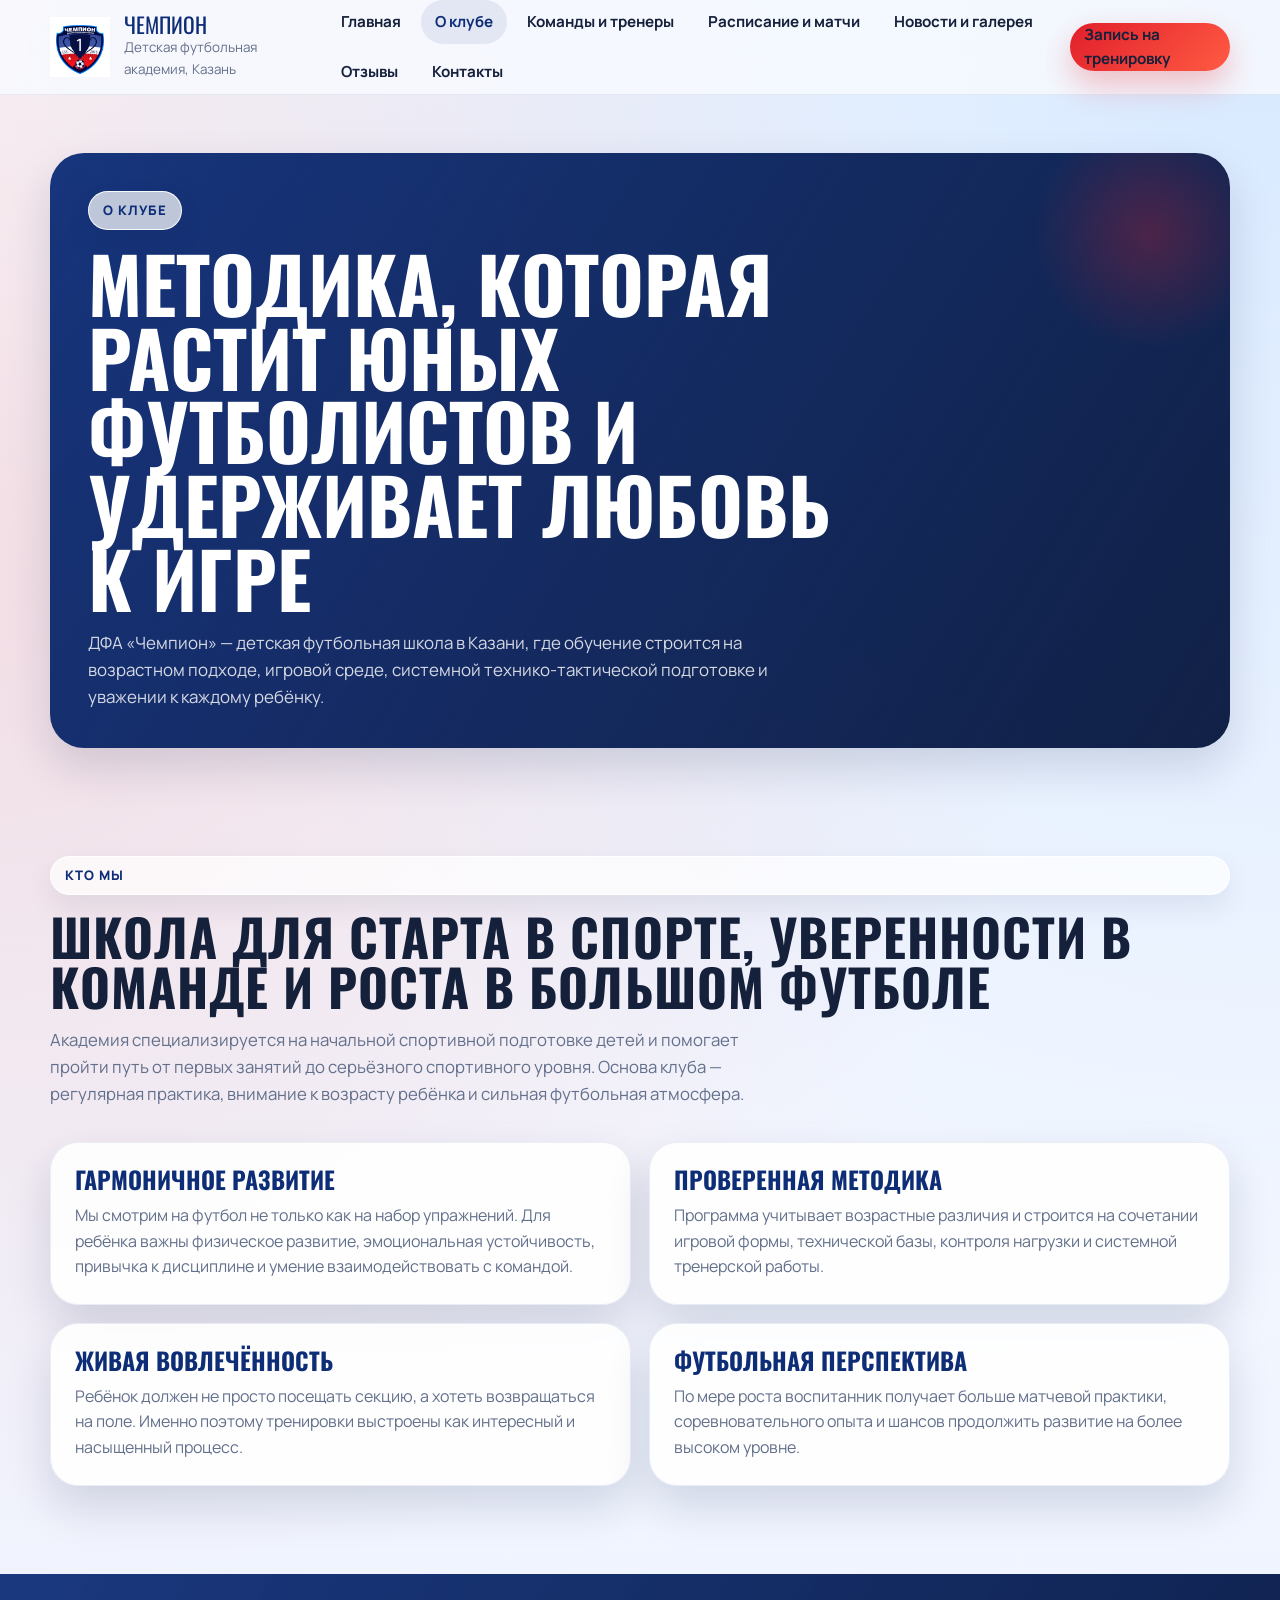
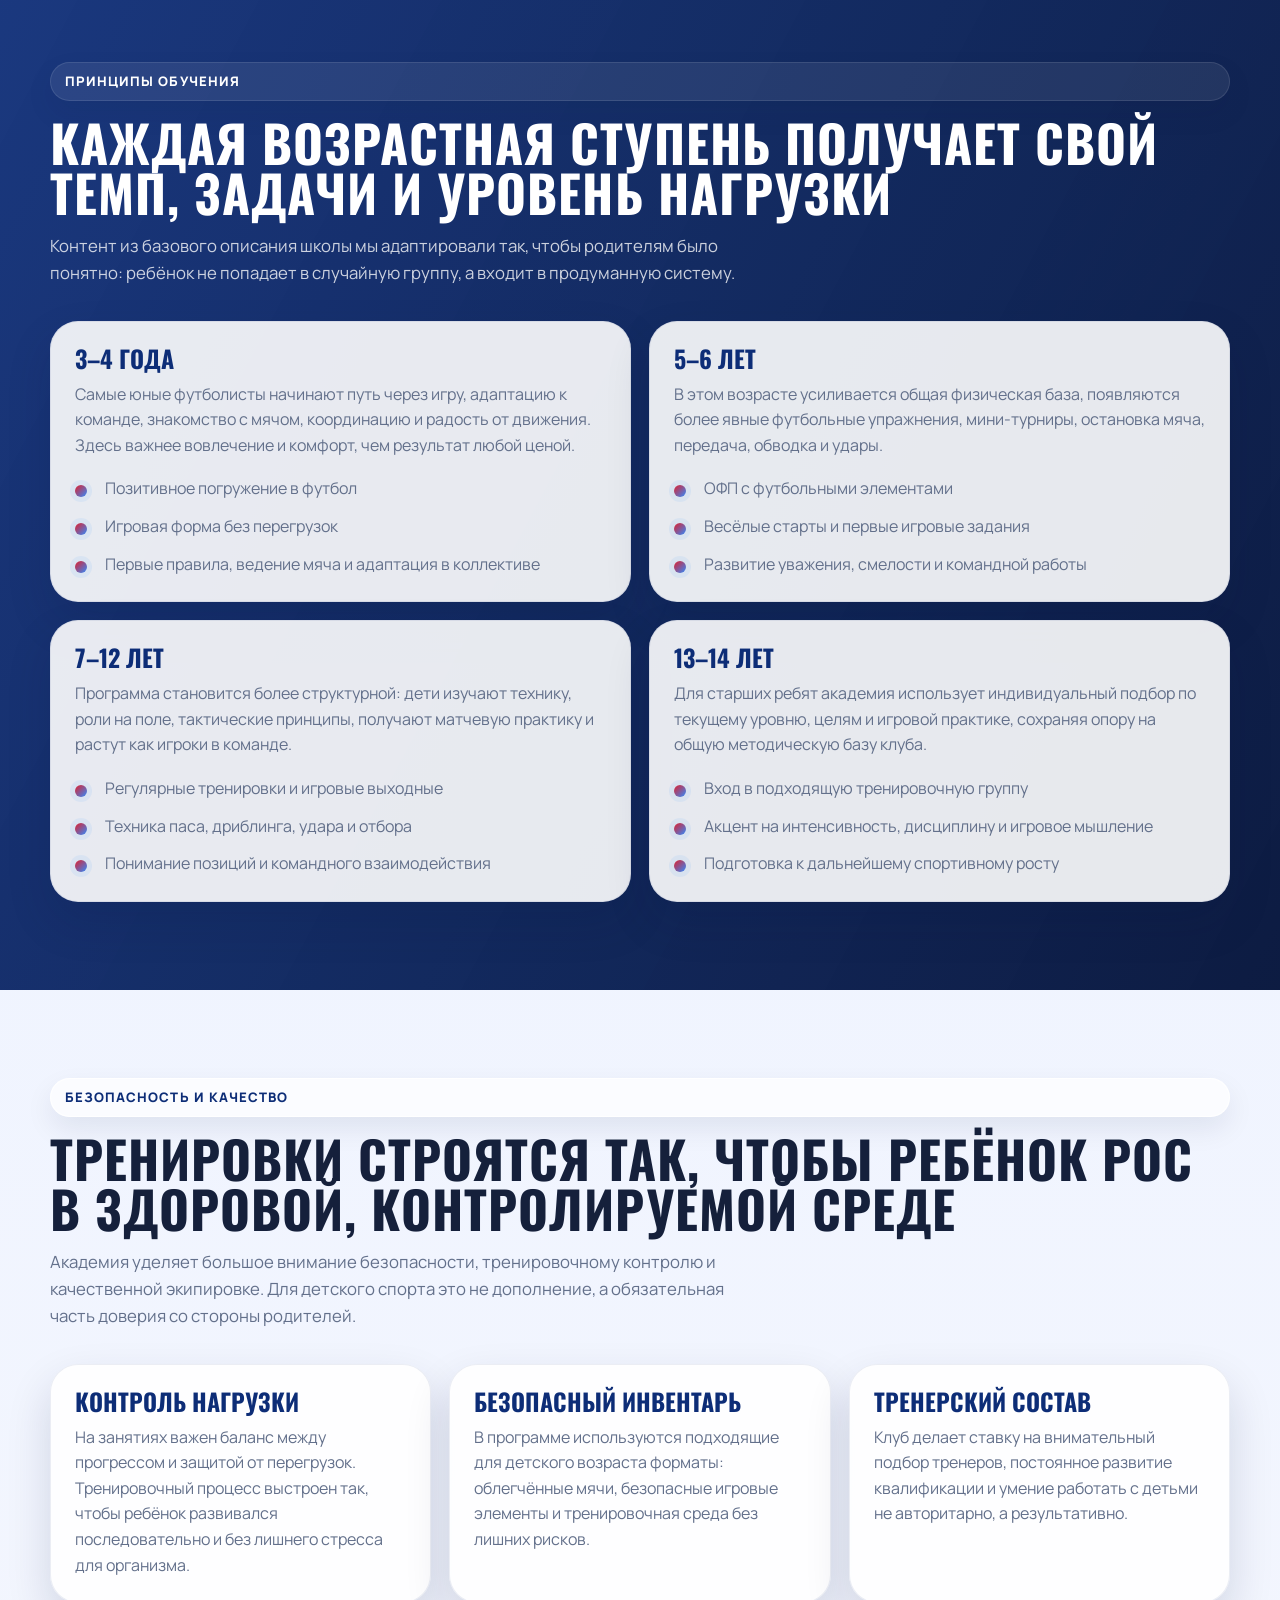
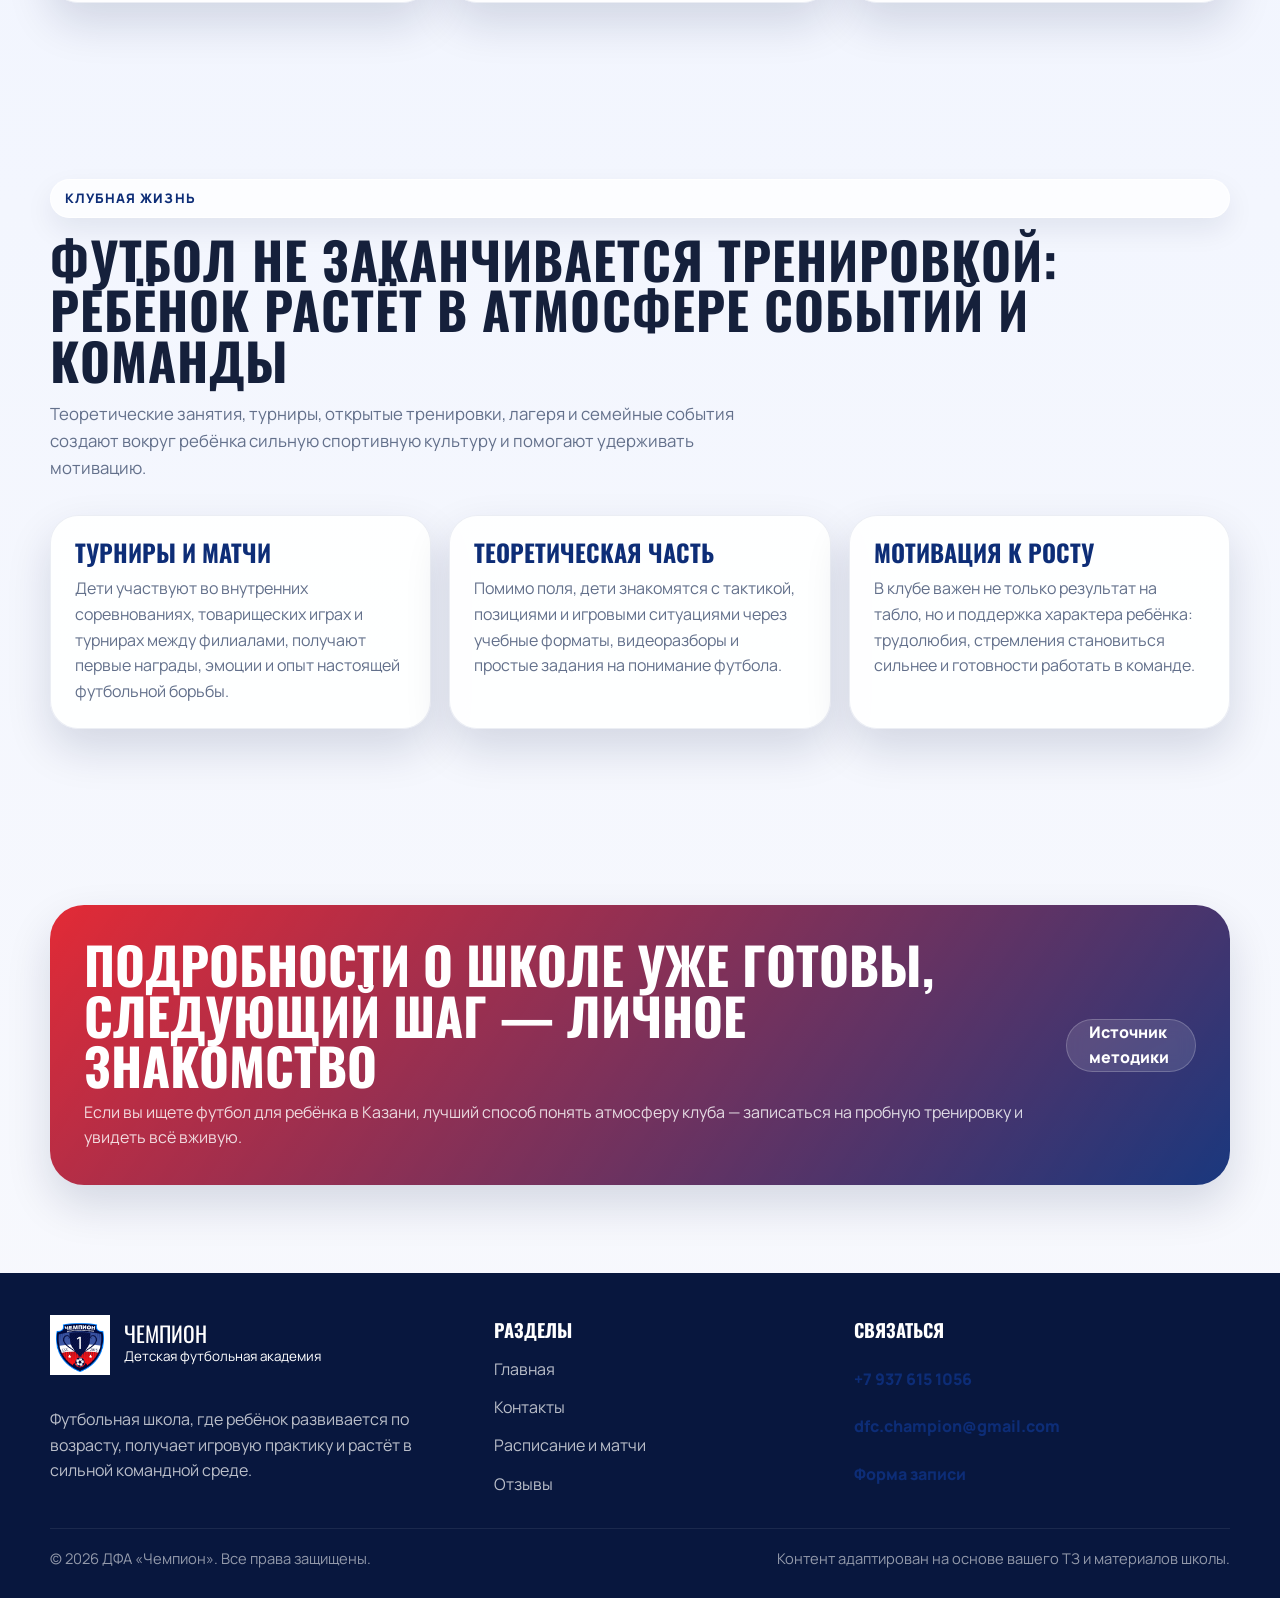
==== about.html @ ee60e4e8 "init" ====
<!doctype html>
<html lang="ru">
  <head>
    <meta charset="UTF-8" />
    <meta name="viewport" content="width=device-width, initial-scale=1.0" />
    <title>О клубе | ДФА «Чемпион»</title>
    <meta
      name="description"
      content="История, методика и возрастные программы футбольной академии «Чемпион» в Казани."
    />
    <link rel="preconnect" href="https://fonts.googleapis.com" />
    <link rel="preconnect" href="https://fonts.gstatic.com" crossorigin />
    <link
      href="https://fonts.googleapis.com/css2?family=Manrope:wght@400;500;700;800&amp;family=Oswald:wght@400;500;700&amp;display=swap"
      rel="stylesheet"
    />
    <link rel="stylesheet" href="styles.css" />
    <script src="script.js" defer></script>
  </head>
  <body data-page="about">
    <a class="skip-link" href="#content">Перейти к содержимому</a>

    <header class="site-header">
      <div class="container header-inner">
        <a class="brand" href="index.html" aria-label="ДФА Чемпион">
          <img src="logo.jpg" alt="Логотип футбольной академии Чемпион" />
          <span class="brand-copy">
            <span class="brand-title">Чемпион</span>
            <span class="brand-subtitle">Детская футбольная академия, Казань</span>
          </span>
        </a>

        <button
          class="nav-toggle"
          type="button"
          aria-label="Открыть меню"
          aria-expanded="false"
          data-nav-toggle
        >
          <span></span>
        </button>

        <nav class="site-nav" aria-label="Основная навигация" data-site-nav>
          <ul>
            <li><a href="index.html" data-nav-link="home">Главная</a></li>
            <li><a href="about.html" data-nav-link="about">О клубе</a></li>
            <li><a href="teams.html" data-nav-link="teams">Команды и тренеры</a></li>
            <li><a href="schedule.html" data-nav-link="schedule">Расписание и матчи</a></li>
            <li><a href="news.html" data-nav-link="news">Новости и галерея</a></li>
            <li><a href="reviews.html" data-nav-link="reviews">Отзывы</a></li>
            <li><a href="contacts.html" data-nav-link="contacts">Контакты</a></li>
          </ul>
          <a
            class="btn btn-primary"
            href="https://vk.com/app5619682_-95236534?ref=group_menu"
            target="_blank"
            rel="noreferrer"
          >
            Запись на тренировку
          </a>
        </nav>
      </div>
    </header>

    <main id="content">
      <section class="subhero">
        <div class="container">
          <div class="subhero-card reveal">
            <span class="eyebrow">О клубе</span>
            <h1>Методика, которая растит юных футболистов и удерживает любовь к игре</h1>
            <p>
              ДФА «Чемпион» — детская футбольная школа в Казани, где обучение строится на
              возрастном подходе, игровой среде, системной технико-тактической подготовке и
              уважении к каждому ребёнку.
            </p>
          </div>
        </div>
      </section>

      <section class="section">
        <div class="container">
          <div class="section-heading reveal">
            <span class="eyebrow">Кто мы</span>
            <h2>Школа для старта в спорте, уверенности в команде и роста в большом футболе</h2>
            <p>
              Академия специализируется на начальной спортивной подготовке детей и помогает
              пройти путь от первых занятий до серьёзного спортивного уровня. Основа клуба —
              регулярная практика, внимание к возрасту ребёнка и сильная футбольная атмосфера.
            </p>
          </div>

          <div class="method-grid">
            <article class="method-card reveal">
              <strong>Гармоничное развитие</strong>
              <p>
                Мы смотрим на футбол не только как на набор упражнений. Для ребёнка важны
                физическое развитие, эмоциональная устойчивость, привычка к дисциплине и умение
                взаимодействовать с командой.
              </p>
            </article>
            <article class="method-card reveal">
              <strong>Проверенная методика</strong>
              <p>
                Программа учитывает возрастные различия и строится на сочетании игровой формы,
                технической базы, контроля нагрузки и системной тренерской работы.
              </p>
            </article>
            <article class="method-card reveal">
              <strong>Живая вовлечённость</strong>
              <p>
                Ребёнок должен не просто посещать секцию, а хотеть возвращаться на поле. Именно
                поэтому тренировки выстроены как интересный и насыщенный процесс.
              </p>
            </article>
            <article class="method-card reveal">
              <strong>Футбольная перспектива</strong>
              <p>
                По мере роста воспитанник получает больше матчевой практики, соревновательного
                опыта и шансов продолжить развитие на более высоком уровне.
              </p>
            </article>
          </div>
        </div>
      </section>

      <section class="section section-band">
        <div class="container">
          <div class="section-heading reveal">
            <span class="eyebrow">Принципы обучения</span>
            <h2>Каждая возрастная ступень получает свой темп, задачи и уровень нагрузки</h2>
            <p>
              Контент из базового описания школы мы адаптировали так, чтобы родителям было
              понятно: ребёнок не попадает в случайную группу, а входит в продуманную систему.
            </p>
          </div>

          <div class="ages-grid">
            <article class="age-card reveal">
              <strong>3–4 года</strong>
              <p>
                Самые юные футболисты начинают путь через игру, адаптацию к команде, знакомство с
                мячом, координацию и радость от движения. Здесь важнее вовлечение и комфорт, чем
                результат любой ценой.
              </p>
              <ul class="check-list">
                <li>Позитивное погружение в футбол</li>
                <li>Игровая форма без перегрузок</li>
                <li>Первые правила, ведение мяча и адаптация в коллективе</li>
              </ul>
            </article>

            <article class="age-card reveal">
              <strong>5–6 лет</strong>
              <p>
                В этом возрасте усиливается общая физическая база, появляются более явные
                футбольные упражнения, мини-турниры, остановка мяча, передача, обводка и удары.
              </p>
              <ul class="check-list">
                <li>ОФП с футбольными элементами</li>
                <li>Весёлые старты и первые игровые задания</li>
                <li>Развитие уважения, смелости и командной работы</li>
              </ul>
            </article>

            <article class="age-card reveal">
              <strong>7–12 лет</strong>
              <p>
                Программа становится более структурной: дети изучают технику, роли на поле,
                тактические принципы, получают матчевую практику и растут как игроки в команде.
              </p>
              <ul class="check-list">
                <li>Регулярные тренировки и игровые выходные</li>
                <li>Техника паса, дриблинга, удара и отбора</li>
                <li>Понимание позиций и командного взаимодействия</li>
              </ul>
            </article>

            <article class="age-card reveal">
              <strong>13–14 лет</strong>
              <p>
                Для старших ребят академия использует индивидуальный подбор по текущему уровню,
                целям и игровой практике, сохраняя опору на общую методическую базу клуба.
              </p>
              <ul class="check-list">
                <li>Вход в подходящую тренировочную группу</li>
                <li>Акцент на интенсивность, дисциплину и игровое мышление</li>
                <li>Подготовка к дальнейшему спортивному росту</li>
              </ul>
            </article>
          </div>
        </div>
      </section>

      <section class="section">
        <div class="container">
          <div class="section-heading reveal">
            <span class="eyebrow">Безопасность и качество</span>
            <h2>Тренировки строятся так, чтобы ребёнок рос в здоровой, контролируемой среде</h2>
            <p>
              Академия уделяет большое внимание безопасности, тренировочному контролю и
              качественной экипировке. Для детского спорта это не дополнение, а обязательная
              часть доверия со стороны родителей.
            </p>
          </div>

          <div class="timeline-grid">
            <article class="timeline-card reveal">
              <strong>Контроль нагрузки</strong>
              <p>
                На занятиях важен баланс между прогрессом и защитой от перегрузок. Тренировочный
                процесс выстроен так, чтобы ребёнок развивался последовательно и без лишнего
                стресса для организма.
              </p>
            </article>
            <article class="timeline-card reveal">
              <strong>Безопасный инвентарь</strong>
              <p>
                В программе используются подходящие для детского возраста форматы: облегчённые
                мячи, безопасные игровые элементы и тренировочная среда без лишних рисков.
              </p>
            </article>
            <article class="timeline-card reveal">
              <strong>Тренерский состав</strong>
              <p>
                Клуб делает ставку на внимательный подбор тренеров, постоянное развитие
                квалификации и умение работать с детьми не авторитарно, а результативно.
              </p>
            </article>
          </div>
        </div>
      </section>

      <section class="section">
        <div class="container">
          <div class="section-heading reveal">
            <span class="eyebrow">Клубная жизнь</span>
            <h2>Футбол не заканчивается тренировкой: ребёнок растёт в атмосфере событий и команды</h2>
            <p>
              Теоретические занятия, турниры, открытые тренировки, лагеря и семейные события
              создают вокруг ребёнка сильную спортивную культуру и помогают удерживать мотивацию.
            </p>
          </div>

          <div class="timeline-grid">
            <article class="timeline-card reveal">
              <strong>Турниры и матчи</strong>
              <p>
                Дети участвуют во внутренних соревнованиях, товарищеских играх и турнирах между
                филиалами, получают первые награды, эмоции и опыт настоящей футбольной борьбы.
              </p>
            </article>
            <article class="timeline-card reveal">
              <strong>Теоретическая часть</strong>
              <p>
                Помимо поля, дети знакомятся с тактикой, позициями и игровыми ситуациями через
                учебные форматы, видеоразборы и простые задания на понимание футбола.
              </p>
            </article>
            <article class="timeline-card reveal">
              <strong>Мотивация к росту</strong>
              <p>
                В клубе важен не только результат на табло, но и поддержка характера ребёнка:
                трудолюбия, стремления становиться сильнее и готовности работать в команде.
              </p>
            </article>
          </div>
        </div>
      </section>

      <section class="section">
        <div class="container">
          <div class="cta-box reveal">
            <div>
              <h3>Подробности о школе уже готовы, следующий шаг — личное знакомство</h3>
              <p>
                Если вы ищете футбол для ребёнка в Казани, лучший способ понять атмосферу клуба —
                записаться на пробную тренировку и увидеть всё вживую.
              </p>
            </div>
            <a
              class="btn btn-secondary"
              href="https://teletype.in/@champion_football/xFlfu_G70"
              target="_blank"
              rel="noreferrer"
            >
              Источник методики
            </a>
          </div>
        </div>
      </section>
    </main>

    <footer class="site-footer">
      <div class="container">
        <div class="footer-grid">
          <div class="footer-brand">
            <a class="brand" href="index.html">
              <img src="logo.jpg" alt="Логотип футбольной академии Чемпион" />
              <span class="brand-copy">
                <span class="brand-title">Чемпион</span>
                <span class="brand-subtitle">Детская футбольная академия</span>
              </span>
            </a>
            <p>
              Футбольная школа, где ребёнок развивается по возрасту, получает игровую практику и
              растёт в сильной командной среде.
            </p>
          </div>

          <div class="footer-links">
            <strong>Разделы</strong>
            <a href="index.html">Главная</a>
            <a href="contacts.html">Контакты</a>
            <a href="schedule.html">Расписание и матчи</a>
            <a href="reviews.html">Отзывы</a>
          </div>

          <div class="footer-meta">
            <strong>Связаться</strong>
            <a href="tel:+79376151056">+7 937 615 1056</a>
            <a href="mailto:dfc.champion@gmail.com">dfc.champion@gmail.com</a>
            <a
              href="https://vk.com/app5619682_-95236534?ref=group_menu"
              target="_blank"
              rel="noreferrer"
            >
              Форма записи
            </a>
          </div>
        </div>

        <div class="footer-bottom">
          <span>© <span data-current-year></span> ДФА «Чемпион». Все права защищены.</span>
          <span>Контент адаптирован на основе вашего ТЗ и материалов школы.</span>
        </div>
      </div>
    </footer>
  </body>
</html>
---- styles.css ----
:root {
  --club-red: #e11f2b;
  --club-red-dark: #b61220;
  --club-blue: #0d2d77;
  --club-blue-deep: #08173e;
  --club-cyan: #2f8cff;
  --club-white: #ffffff;
  --club-ice: #eef4ff;
  --club-sand: #f7f8fc;
  --club-text: #15203b;
  --club-muted: #63708b;
  --club-border: rgba(13, 45, 119, 0.12);
  --club-shadow: 0 20px 45px rgba(8, 23, 62, 0.14);
  --radius-lg: 28px;
  --radius-md: 18px;
  --radius-sm: 12px;
  --container: min(1180px, calc(100% - 32px));
  --transition: 220ms ease;
}

*,
*::before,
*::after {
  box-sizing: border-box;
}

html {
  scroll-behavior: smooth;
}

body {
  margin: 0;
  font-family: "Manrope", "Segoe UI", sans-serif;
  color: var(--club-text);
  background:
    radial-gradient(circle at top right, rgba(47, 140, 255, 0.16), transparent 26%),
    radial-gradient(circle at left 12%, rgba(225, 31, 43, 0.12), transparent 24%),
    linear-gradient(180deg, #f8fbff 0%, #eef3ff 42%, #f8f9fd 100%);
  line-height: 1.6;
}

img {
  display: block;
  max-width: 100%;
}

a {
  color: inherit;
  text-decoration: none;
}

button,
a,
input,
textarea {
  font: inherit;
}

button {
  border: 0;
  cursor: pointer;
}

:focus-visible {
  outline: 3px solid rgba(47, 140, 255, 0.5);
  outline-offset: 3px;
}

.skip-link {
  position: absolute;
  left: 16px;
  top: -80px;
  z-index: 1000;
  padding: 10px 14px;
  border-radius: 999px;
  background: var(--club-blue-deep);
  color: var(--club-white);
  transition: top var(--transition);
}

.skip-link:focus {
  top: 16px;
}

.container {
  width: var(--container);
  margin: 0 auto;
}

.eyebrow {
  display: inline-flex;
  align-items: center;
  gap: 8px;
  padding: 8px 14px;
  border-radius: 999px;
  background: rgba(255, 255, 255, 0.72);
  border: 1px solid rgba(255, 255, 255, 0.9);
  box-shadow: 0 12px 28px rgba(8, 23, 62, 0.08);
  color: var(--club-blue);
  font-size: 0.82rem;
  font-weight: 800;
  letter-spacing: 0.08em;
  text-transform: uppercase;
}

.section {
  padding: 88px 0;
}

.section-heading {
  display: grid;
  gap: 16px;
  margin-bottom: 34px;
}

.section-heading h2 {
  margin: 0;
  font-family: "Oswald", "Arial Narrow", sans-serif;
  font-size: clamp(2rem, 4vw, 3.4rem);
  line-height: 0.98;
  letter-spacing: 0.02em;
  text-transform: uppercase;
}

.section-heading p {
  max-width: 720px;
  margin: 0;
  color: var(--club-muted);
  font-size: 1.05rem;
}

.section-band {
  position: relative;
  overflow: hidden;
}

.section-band::before {
  content: "";
  position: absolute;
  inset: 0;
  background:
    linear-gradient(118deg, rgba(13, 45, 119, 0.94), rgba(8, 23, 62, 0.98)),
    repeating-linear-gradient(
      -58deg,
      rgba(255, 255, 255, 0.03) 0 12px,
      rgba(255, 255, 255, 0) 12px 30px
    );
  pointer-events: none;
}

.section-band .container {
  position: relative;
  z-index: 1;
}

.section-band .section-heading h2,
.section-band .section-heading p,
.section-band .eyebrow,
.section-band .stat-card,
.section-band .highlight-card,
.section-band .cta-box,
.section-band .timeline-card {
  color: var(--club-white);
}

.section-band .eyebrow {
  background: rgba(255, 255, 255, 0.08);
  border-color: rgba(255, 255, 255, 0.1);
}

.section-band .section-heading p {
  color: rgba(255, 255, 255, 0.78);
}

.btn {
  display: inline-flex;
  align-items: center;
  justify-content: center;
  gap: 10px;
  min-height: 52px;
  padding: 0 22px;
  border-radius: 999px;
  font-weight: 800;
  transition:
    transform var(--transition),
    background-color var(--transition),
    border-color var(--transition),
    color var(--transition),
    box-shadow var(--transition);
}

.btn:hover {
  transform: translateY(-2px);
}

.btn-primary {
  background: linear-gradient(135deg, var(--club-red) 0%, #ff5b43 100%);
  color: var(--club-white);
  box-shadow: 0 14px 32px rgba(225, 31, 43, 0.28);
}

.btn-primary:hover {
  background: linear-gradient(135deg, #ff2a37 0%, #ff7c50 100%);
}

.btn-secondary {
  background: rgba(255, 255, 255, 0.12);
  color: var(--club-white);
  border: 1px solid rgba(255, 255, 255, 0.2);
  backdrop-filter: blur(8px);
}

.btn-secondary.light {
  background: var(--club-white);
  color: var(--club-blue);
  border: 1px solid rgba(13, 45, 119, 0.1);
}

.btn-ghost {
  background: transparent;
  color: var(--club-blue);
  border: 1px solid rgba(13, 45, 119, 0.15);
}

.site-header {
  position: sticky;
  top: 0;
  z-index: 100;
  backdrop-filter: blur(16px);
  background: rgba(248, 251, 255, 0.82);
  border-bottom: 1px solid rgba(13, 45, 119, 0.08);
}

.header-inner {
  display: flex;
  align-items: center;
  justify-content: space-between;
  gap: 18px;
  min-height: 88px;
}

.brand {
  display: inline-flex;
  align-items: center;
  gap: 14px;
  min-width: 0;
}

.brand img {
  width: 60px;
  height: 60px;
  object-fit: contain;
}

.brand-copy {
  display: grid;
  gap: 2px;
}

.brand-title {
  font-family: "Oswald", "Arial Narrow", sans-serif;
  font-size: 1.35rem;
  line-height: 1;
  text-transform: uppercase;
  color: var(--club-blue);
}

.brand-subtitle {
  color: var(--club-muted);
  font-size: 0.84rem;
}

.site-nav {
  display: flex;
  align-items: center;
  gap: 12px;
}

.site-nav ul {
  display: flex;
  flex-wrap: wrap;
  align-items: center;
  gap: 6px;
  margin: 0;
  padding: 0;
  list-style: none;
}

.site-nav a {
  display: inline-flex;
  align-items: center;
  min-height: 44px;
  padding: 0 14px;
  border-radius: 999px;
  color: var(--club-text);
  font-weight: 700;
  font-size: 0.95rem;
  transition:
    background-color var(--transition),
    color var(--transition);
}

.site-nav a:hover,
.site-nav a.is-active {
  background: rgba(13, 45, 119, 0.08);
  color: var(--club-blue);
}

.nav-toggle {
  display: none;
  width: 48px;
  height: 48px;
  padding: 0;
  border-radius: 14px;
  background: rgba(13, 45, 119, 0.08);
}

.nav-toggle span,
.nav-toggle::before,
.nav-toggle::after {
  content: "";
  display: block;
  width: 22px;
  height: 2px;
  margin: 0 auto;
  border-radius: 99px;
  background: var(--club-blue);
  transition: transform var(--transition), opacity var(--transition);
}

.nav-toggle::before {
  transform: translateY(-6px);
}

.nav-toggle::after {
  transform: translateY(4px);
}

.nav-open .nav-toggle span {
  opacity: 0;
}

.nav-open .nav-toggle::before {
  transform: translateY(2px) rotate(45deg);
}

.nav-open .nav-toggle::after {
  transform: translateY(0) rotate(-45deg);
}

.hero {
  position: relative;
  overflow: hidden;
  padding: 56px 0 72px;
}

.hero-grid {
  display: grid;
  grid-template-columns: minmax(0, 1.12fr) minmax(320px, 0.88fr);
  gap: 28px;
  align-items: stretch;
}

.hero-card,
.hero-media {
  position: relative;
  border-radius: 34px;
  overflow: hidden;
  min-height: 620px;
  box-shadow: var(--club-shadow);
}

.hero-card {
  padding: 42px;
  background:
    linear-gradient(150deg, rgba(255, 255, 255, 0.95), rgba(239, 245, 255, 0.9)),
    repeating-linear-gradient(
      -58deg,
      rgba(13, 45, 119, 0.03) 0 12px,
      rgba(13, 45, 119, 0) 12px 30px
    );
  display: grid;
  align-content: space-between;
  gap: 28px;
}

.hero-copy {
  display: grid;
  gap: 22px;
}

.hero-title {
  margin: 0;
  font-family: "Oswald", "Arial Narrow", sans-serif;
  font-size: clamp(3.4rem, 7vw, 7rem);
  line-height: 0.92;
  text-transform: uppercase;
  color: var(--club-blue);
}

.hero-title span {
  color: var(--club-red);
}

.hero-text {
  max-width: 620px;
  margin: 0;
  font-size: 1.12rem;
  color: var(--club-muted);
}

.hero-actions {
  display: flex;
  flex-wrap: wrap;
  gap: 14px;
}

.hero-points {
  display: flex;
  flex-wrap: wrap;
  gap: 10px;
}

.hero-points span {
  display: inline-flex;
  align-items: center;
  gap: 8px;
  padding: 9px 14px;
  border-radius: 999px;
  background: var(--club-white);
  border: 1px solid var(--club-border);
  color: var(--club-blue);
  font-weight: 700;
}

.hero-stats {
  display: grid;
  grid-template-columns: repeat(4, minmax(0, 1fr));
  gap: 14px;
}

.hero-stat {
  padding: 18px;
  border-radius: 22px;
  background: linear-gradient(180deg, rgba(13, 45, 119, 0.06), rgba(47, 140, 255, 0.02));
  border: 1px solid rgba(13, 45, 119, 0.08);
}

.hero-stat strong {
  display: block;
  margin-bottom: 6px;
  font-family: "Oswald", "Arial Narrow", sans-serif;
  font-size: 2rem;
  line-height: 0.95;
  color: var(--club-blue);
}

.hero-stat span {
  font-size: 0.92rem;
  color: var(--club-muted);
}

.hero-media img {
  width: 100%;
  height: 100%;
  object-fit: cover;
}

.hero-media::after {
  content: "";
  position: absolute;
  inset: 0;
  background:
    linear-gradient(135deg, rgba(8, 23, 62, 0.5), rgba(225, 31, 43, 0.14)),
    linear-gradient(180deg, transparent 0%, rgba(8, 23, 62, 0.1) 100%);
}

.hero-badge {
  position: absolute;
  left: 24px;
  bottom: 24px;
  z-index: 1;
  max-width: 320px;
  padding: 18px 20px;
  border-radius: 24px;
  background: rgba(8, 23, 62, 0.76);
  color: var(--club-white);
  backdrop-filter: blur(10px);
  box-shadow: 0 18px 35px rgba(8, 23, 62, 0.22);
}

.hero-badge strong {
  display: block;
  margin-bottom: 8px;
  font-family: "Oswald", "Arial Narrow", sans-serif;
  font-size: 1.8rem;
  line-height: 1;
  text-transform: uppercase;
}

.card-grid {
  display: grid;
  grid-template-columns: repeat(4, minmax(0, 1fr));
  gap: 18px;
}

.info-card,
.benefit-card,
.venue-card,
.future-card,
.placeholder-card,
.contact-card,
.method-card,
.age-card,
.faq-card,
.timeline-card {
  padding: 24px;
  border-radius: var(--radius-lg);
  background: rgba(255, 255, 255, 0.9);
  border: 1px solid rgba(13, 45, 119, 0.08);
  box-shadow: var(--club-shadow);
}

.info-card {
  background:
    linear-gradient(180deg, rgba(255, 255, 255, 0.95), rgba(240, 245, 255, 0.92)),
    repeating-linear-gradient(
      -58deg,
      rgba(13, 45, 119, 0.025) 0 10px,
      rgba(13, 45, 119, 0) 10px 26px
    );
}

.info-card strong,
.benefit-card strong,
.venue-card strong,
.future-card strong,
.placeholder-card strong,
.contact-card strong,
.method-card strong,
.age-card strong,
.faq-card strong,
.timeline-card strong {
  display: block;
  margin-bottom: 12px;
  font-family: "Oswald", "Arial Narrow", sans-serif;
  font-size: 1.5rem;
  line-height: 1;
  text-transform: uppercase;
  color: var(--club-blue);
}

.info-card p,
.benefit-card p,
.venue-card p,
.future-card p,
.placeholder-card p,
.contact-card p,
.method-card p,
.age-card p,
.faq-card p,
.timeline-card p {
  margin: 0;
  color: var(--club-muted);
}

.benefits-grid,
.venues-grid,
.future-grid,
.contacts-grid,
.method-grid,
.ages-grid,
.faq-grid,
.timeline-grid {
  display: grid;
  gap: 18px;
}

.benefits-grid,
.contacts-grid,
.method-grid,
.ages-grid,
.faq-grid {
  grid-template-columns: repeat(2, minmax(0, 1fr));
}

.venues-grid,
.future-grid,
.timeline-grid {
  grid-template-columns: repeat(3, minmax(0, 1fr));
}

.feature-list,
.detail-list,
.check-list {
  display: grid;
  gap: 12px;
  padding: 0;
  margin: 18px 0 0;
  list-style: none;
}

.feature-list li,
.detail-list li,
.check-list li {
  position: relative;
  padding-left: 30px;
  color: var(--club-muted);
}

.feature-list li::before,
.detail-list li::before,
.check-list li::before {
  content: "";
  position: absolute;
  left: 0;
  top: 9px;
  width: 12px;
  height: 12px;
  border-radius: 50%;
  background: linear-gradient(135deg, var(--club-red), var(--club-cyan));
  box-shadow: 0 0 0 5px rgba(47, 140, 255, 0.08);
}

.stats-band {
  display: grid;
  grid-template-columns: repeat(4, minmax(0, 1fr));
  gap: 16px;
}

.stat-card {
  padding: 24px;
  border-radius: 28px;
  background: rgba(255, 255, 255, 0.06);
  border: 1px solid rgba(255, 255, 255, 0.08);
  box-shadow: 0 20px 40px rgba(8, 23, 62, 0.18);
  backdrop-filter: blur(10px);
}

.stat-card strong {
  display: block;
  margin-bottom: 10px;
  font-family: "Oswald", "Arial Narrow", sans-serif;
  font-size: 3rem;
  line-height: 0.9;
  text-transform: uppercase;
}

.stat-card span {
  color: rgba(255, 255, 255, 0.74);
}

.events-carousel {
  display: grid;
  gap: 18px;
}

.carousel-shell {
  display: grid;
  grid-template-columns: auto minmax(0, 1fr) auto;
  gap: 18px;
  align-items: center;
}

.carousel-control {
  width: 52px;
  height: 52px;
  border-radius: 18px;
  background: var(--club-white);
  box-shadow: var(--club-shadow);
  color: var(--club-blue);
  font-size: 1.5rem;
}

.carousel-control:hover {
  background: var(--club-blue);
  color: var(--club-white);
}

.carousel-viewport {
  overflow: hidden;
}

.carousel-track {
  display: flex;
  transition: transform 320ms ease;
}

.carousel-slide {
  min-width: 100%;
}

.carousel-card {
  min-height: 320px;
  padding: 32px;
  border-radius: 34px;
  background:
    linear-gradient(145deg, rgba(255, 255, 255, 0.96), rgba(239, 245, 255, 0.92)),
    repeating-linear-gradient(
      -58deg,
      rgba(13, 45, 119, 0.025) 0 10px,
      rgba(13, 45, 119, 0) 10px 26px
    );
  border: 1px solid rgba(13, 45, 119, 0.08);
  box-shadow: var(--club-shadow);
  display: grid;
  align-content: space-between;
  gap: 18px;
}

.carousel-card span {
  display: inline-flex;
  width: fit-content;
  padding: 8px 14px;
  border-radius: 999px;
  background: rgba(13, 45, 119, 0.08);
  color: var(--club-blue);
  font-weight: 800;
}

.carousel-card h3 {
  margin: 0;
  font-family: "Oswald", "Arial Narrow", sans-serif;
  font-size: clamp(2rem, 4vw, 3rem);
  line-height: 1;
  text-transform: uppercase;
}

.carousel-card p {
  max-width: 780px;
  margin: 0;
  color: var(--club-muted);
  font-size: 1.06rem;
}

.carousel-dots {
  display: flex;
  justify-content: center;
  gap: 10px;
}

.carousel-dots button {
  width: 11px;
  height: 11px;
  padding: 0;
  border-radius: 999px;
  background: rgba(13, 45, 119, 0.18);
}

.carousel-dots button.is-active {
  width: 34px;
  background: linear-gradient(135deg, var(--club-red), var(--club-cyan));
}

.cta-box {
  padding: 34px;
  border-radius: 34px;
  background:
    linear-gradient(140deg, rgba(225, 31, 43, 0.95), rgba(13, 45, 119, 0.95)),
    repeating-linear-gradient(
      -58deg,
      rgba(255, 255, 255, 0.05) 0 12px,
      rgba(255, 255, 255, 0) 12px 30px
    );
  color: var(--club-white);
  box-shadow: var(--club-shadow);
  display: flex;
  align-items: center;
  justify-content: space-between;
  gap: 24px;
}

.cta-box h3 {
  margin: 0 0 10px;
  font-family: "Oswald", "Arial Narrow", sans-serif;
  font-size: clamp(2rem, 4vw, 3.2rem);
  line-height: 0.98;
  text-transform: uppercase;
}

.cta-box p {
  margin: 0;
  color: rgba(255, 255, 255, 0.82);
}

.subhero {
  padding: 58px 0 20px;
}

.subhero-card {
  position: relative;
  overflow: hidden;
  padding: 38px;
  border-radius: 34px;
  background:
    linear-gradient(125deg, rgba(13, 45, 119, 0.96), rgba(8, 23, 62, 0.96)),
    repeating-linear-gradient(
      -58deg,
      rgba(255, 255, 255, 0.04) 0 12px,
      rgba(255, 255, 255, 0) 12px 30px
    );
  color: var(--club-white);
  box-shadow: var(--club-shadow);
}

.subhero-card::after {
  content: "";
  position: absolute;
  right: -40px;
  top: -40px;
  width: 240px;
  height: 240px;
  border-radius: 50%;
  background: radial-gradient(circle, rgba(225, 31, 43, 0.28), transparent 68%);
}

.subhero-card h1 {
  position: relative;
  z-index: 1;
  max-width: 760px;
  margin: 16px 0 14px;
  font-family: "Oswald", "Arial Narrow", sans-serif;
  font-size: clamp(3rem, 6vw, 5rem);
  line-height: 0.96;
  text-transform: uppercase;
}

.subhero-card p {
  position: relative;
  z-index: 1;
  max-width: 720px;
  margin: 0;
  color: rgba(255, 255, 255, 0.82);
  font-size: 1.06rem;
}

.contact-card a,
.legal-card a,
.footer-meta a {
  color: var(--club-blue);
  font-weight: 800;
}

.legal-card {
  padding: 28px;
  border-radius: 28px;
  background: rgba(255, 255, 255, 0.92);
  border: 1px solid rgba(13, 45, 119, 0.08);
  box-shadow: var(--club-shadow);
}

.legal-card h3,
.contacts-panel h3,
.placeholder-panel h3 {
  margin: 0 0 14px;
  font-family: "Oswald", "Arial Narrow", sans-serif;
  font-size: 2rem;
  line-height: 1;
  text-transform: uppercase;
  color: var(--club-blue);
}

.legal-list {
  display: grid;
  gap: 10px;
  margin: 0;
  padding: 0;
  list-style: none;
}

.legal-list li {
  color: var(--club-muted);
}

.contacts-layout,
.placeholder-layout {
  display: grid;
  grid-template-columns: minmax(0, 1.3fr) minmax(300px, 0.7fr);
  gap: 20px;
  align-items: start;
}

.contacts-panel,
.placeholder-panel {
  padding: 28px;
  border-radius: 28px;
  background: rgba(255, 255, 255, 0.9);
  border: 1px solid rgba(13, 45, 119, 0.08);
  box-shadow: var(--club-shadow);
}

.contacts-panel p,
.placeholder-panel p {
  margin: 0 0 18px;
  color: var(--club-muted);
}

.site-footer {
  padding: 42px 0 28px;
  background: var(--club-blue-deep);
  color: var(--club-white);
}

.footer-grid {
  display: grid;
  grid-template-columns: minmax(0, 1fr) minmax(0, 0.8fr) minmax(0, 0.9fr);
  gap: 26px;
}

.footer-brand {
  display: grid;
  gap: 16px;
}

.footer-brand .brand-title,
.footer-brand .brand-subtitle {
  color: var(--club-white);
}

.footer-brand p,
.footer-meta,
.footer-links a {
  color: rgba(255, 255, 255, 0.72);
}

.footer-links,
.footer-meta {
  display: grid;
  gap: 10px;
}

.footer-links strong,
.footer-meta strong {
  font-family: "Oswald", "Arial Narrow", sans-serif;
  font-size: 1.15rem;
  text-transform: uppercase;
  color: var(--club-white);
}

.footer-bottom {
  display: flex;
  justify-content: space-between;
  gap: 18px;
  margin-top: 28px;
  padding-top: 18px;
  border-top: 1px solid rgba(255, 255, 255, 0.08);
  color: rgba(255, 255, 255, 0.56);
  font-size: 0.92rem;
}

.placeholder-note {
  display: inline-flex;
  align-items: center;
  gap: 8px;
  margin-top: 6px;
  padding: 8px 12px;
  border-radius: 999px;
  background: rgba(225, 31, 43, 0.08);
  color: var(--club-red-dark);
  font-weight: 800;
}

.reveal {
  opacity: 0;
  transform: translateY(28px);
  transition:
    opacity 480ms ease,
    transform 480ms ease;
}

.reveal.is-visible {
  opacity: 1;
  transform: translateY(0);
}

@media (max-width: 1120px) {
  .hero-grid,
  .contacts-layout,
  .placeholder-layout,
  .footer-grid {
    grid-template-columns: 1fr;
  }

  .hero-card,
  .hero-media {
    min-height: auto;
  }

  .card-grid,
  .stats-band {
    grid-template-columns: repeat(2, minmax(0, 1fr));
  }

  .venues-grid,
  .future-grid,
  .timeline-grid {
    grid-template-columns: repeat(2, minmax(0, 1fr));
  }
}

@media (max-width: 980px) {
  .nav-toggle {
    display: inline-flex;
    align-items: center;
    justify-content: center;
  }

  .site-nav {
    position: fixed;
    top: 88px;
    left: 16px;
    right: 16px;
    padding: 18px;
    border-radius: 24px;
    background: rgba(255, 255, 255, 0.96);
    box-shadow: var(--club-shadow);
    border: 1px solid rgba(13, 45, 119, 0.08);
    display: none;
  }

  .nav-open .site-nav {
    display: grid;
  }

  .site-nav ul {
    flex-direction: column;
    align-items: stretch;
  }

  .site-nav a,
  .site-nav .btn {
    width: 100%;
    justify-content: center;
  }

  .site-nav .btn {
    margin-top: 6px;
  }

  .hero-grid,
  .benefits-grid,
  .venues-grid,
  .future-grid,
  .contacts-grid,
  .method-grid,
  .ages-grid,
  .faq-grid,
  .timeline-grid {
    grid-template-columns: 1fr;
  }

  .hero-stats,
  .card-grid,
  .stats-band {
    grid-template-columns: repeat(2, minmax(0, 1fr));
  }

  .cta-box {
    flex-direction: column;
    align-items: flex-start;
  }
}

@media (max-width: 720px) {
  .section {
    padding: 72px 0;
  }

  .hero {
    padding-top: 32px;
  }

  .hero-card,
  .hero-media,
  .subhero-card,
  .cta-box,
  .carousel-card {
    border-radius: 26px;
  }

  .hero-card,
  .subhero-card,
  .carousel-card,
  .contact-card,
  .info-card,
  .benefit-card,
  .venue-card,
  .future-card,
  .placeholder-card,
  .method-card,
  .age-card,
  .faq-card,
  .timeline-card,
  .contacts-panel,
  .placeholder-panel,
  .legal-card {
    padding: 22px;
  }

  .hero-card {
    gap: 22px;
  }

  .hero-stats,
  .card-grid,
  .stats-band {
    grid-template-columns: 1fr;
  }

  .carousel-shell {
    grid-template-columns: 1fr;
  }

  .carousel-control {
    display: none;
  }

  .footer-bottom {
    flex-direction: column;
  }
}
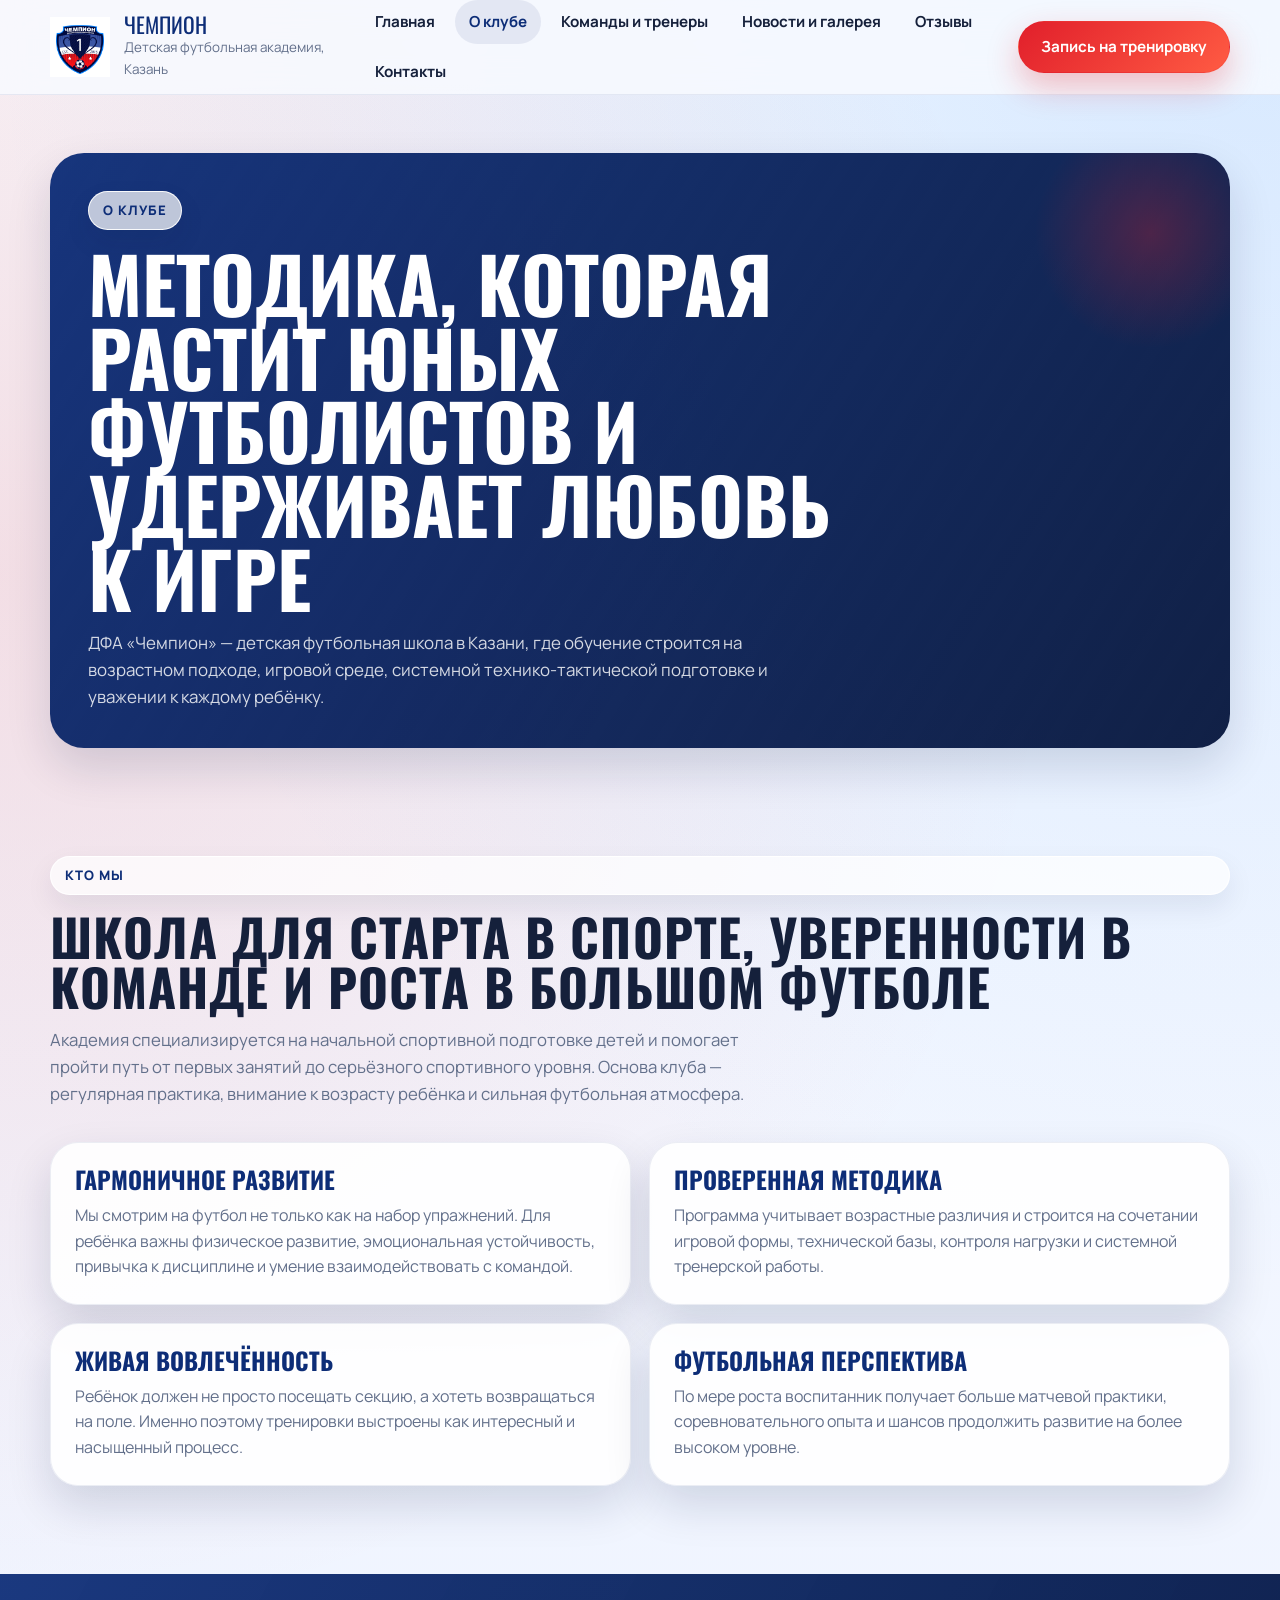
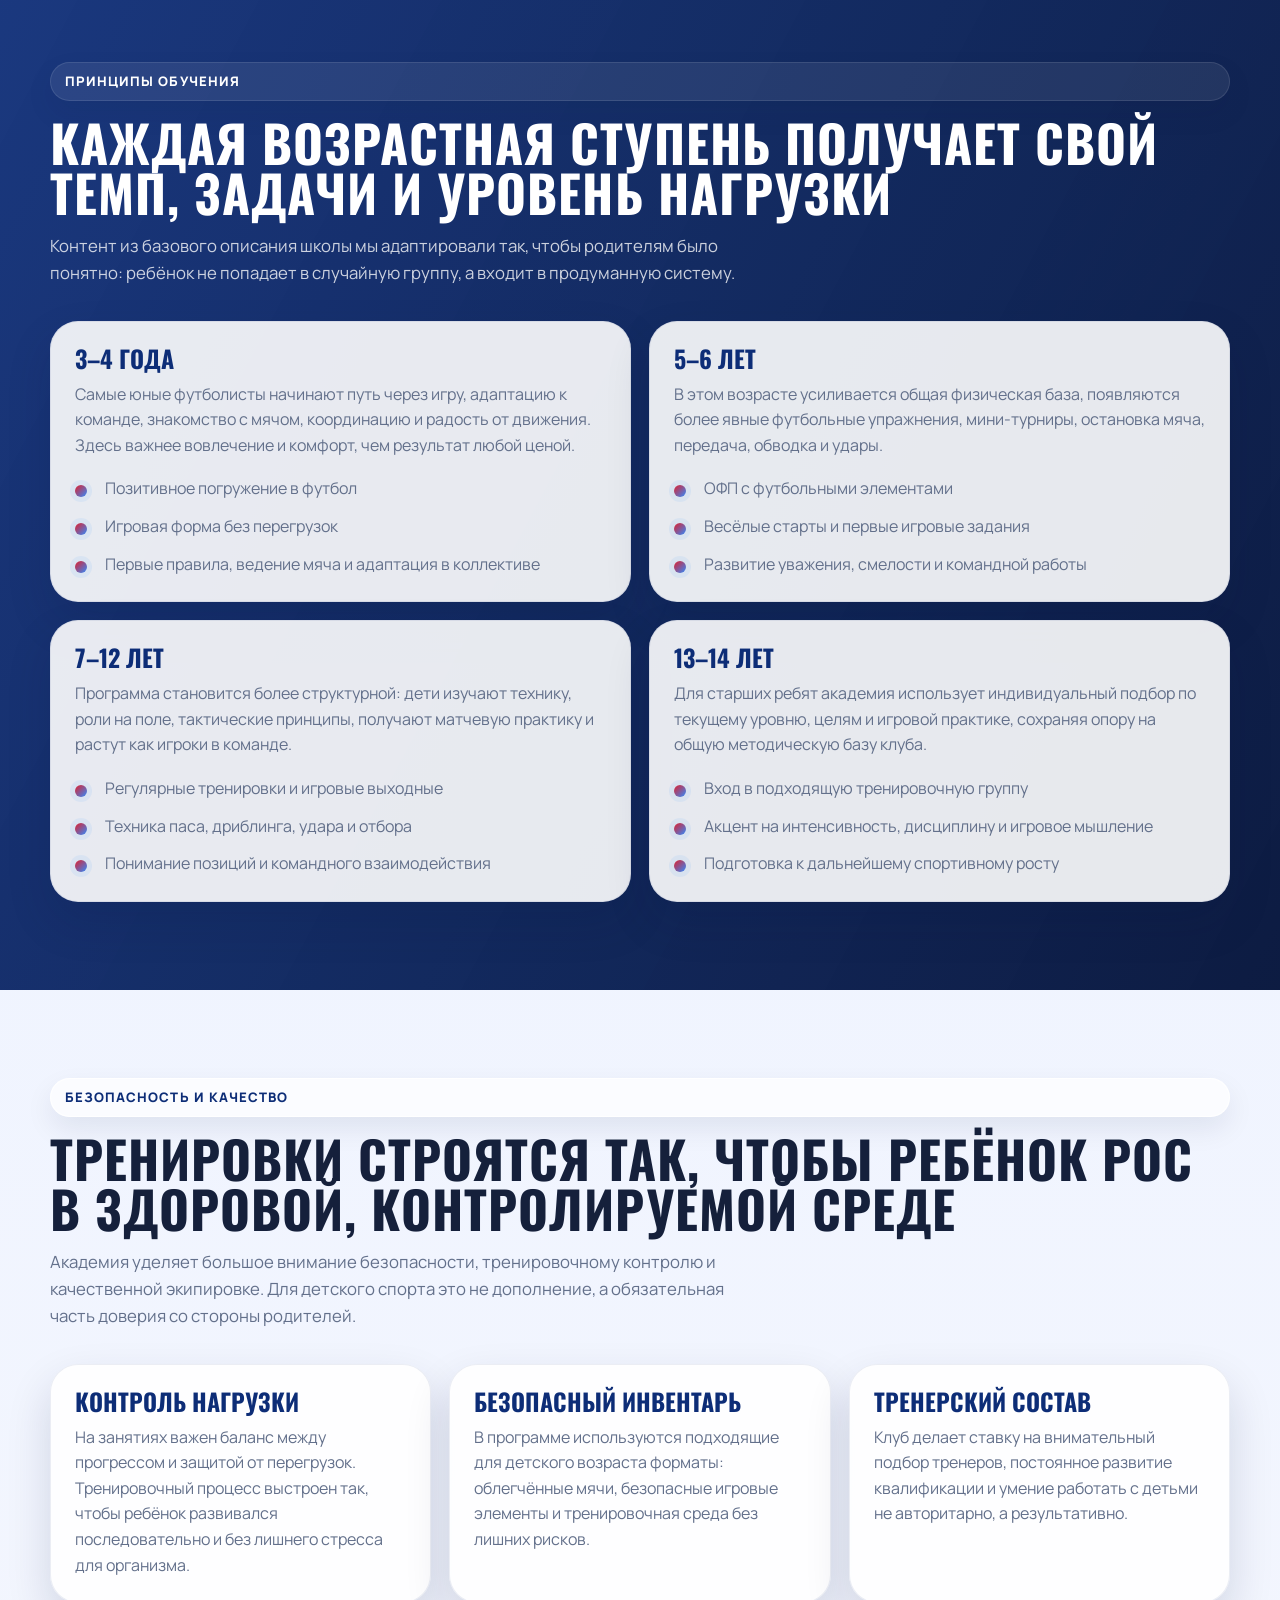
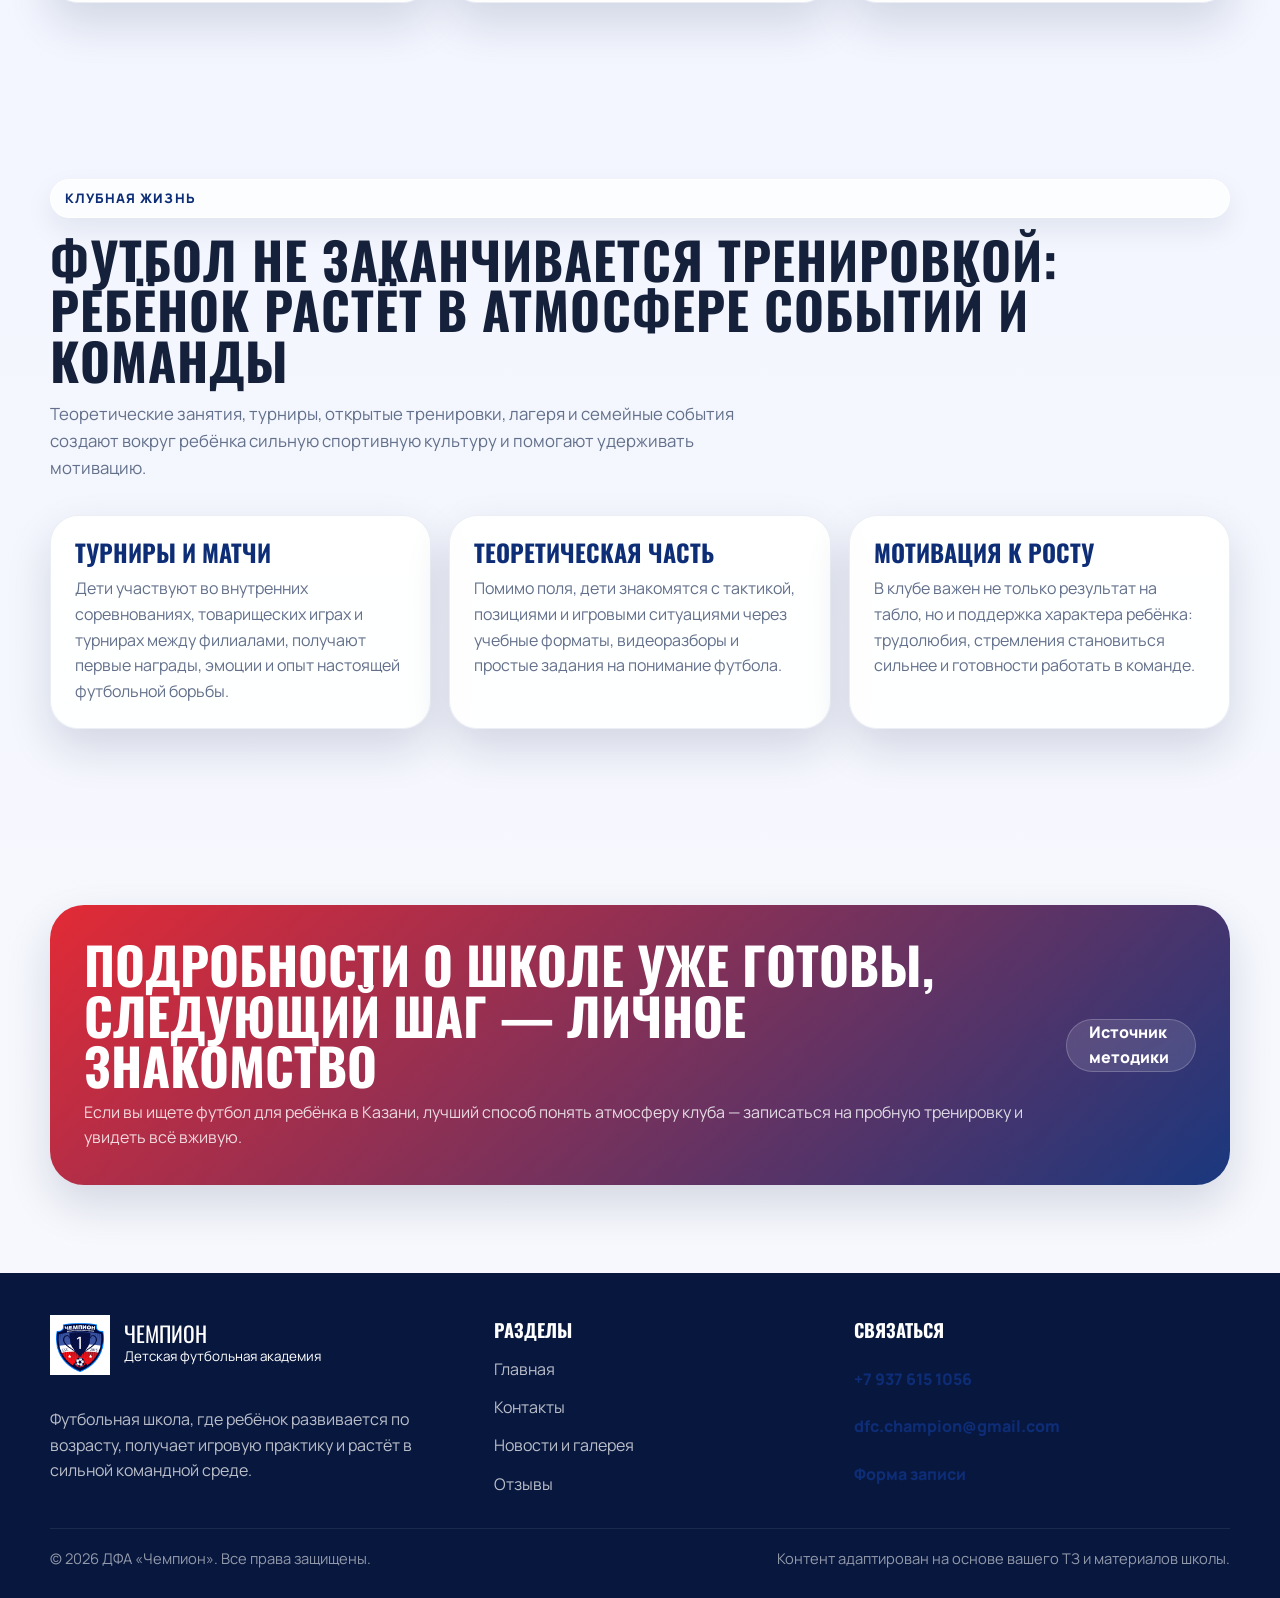
==== commit d340fa89: "добавили тренеров" ====
--- a/about.html
+++ b/about.html
@@ -45,13 +45,12 @@
             <li><a href="index.html" data-nav-link="home">Главная</a></li>
             <li><a href="about.html" data-nav-link="about">О клубе</a></li>
             <li><a href="teams.html" data-nav-link="teams">Команды и тренеры</a></li>
-            <li><a href="schedule.html" data-nav-link="schedule">Расписание и матчи</a></li>
             <li><a href="news.html" data-nav-link="news">Новости и галерея</a></li>
             <li><a href="reviews.html" data-nav-link="reviews">Отзывы</a></li>
             <li><a href="contacts.html" data-nav-link="contacts">Контакты</a></li>
           </ul>
           <a
-            class="btn btn-primary"
+            class="btn btn-primary nav-cta"
             href="https://vk.com/app5619682_-95236534?ref=group_menu"
             target="_blank"
             rel="noreferrer"
@@ -311,7 +310,7 @@
             <strong>Разделы</strong>
             <a href="index.html">Главная</a>
             <a href="contacts.html">Контакты</a>
-            <a href="schedule.html">Расписание и матчи</a>
+            <a href="news.html">Новости и галерея</a>
             <a href="reviews.html">Отзывы</a>
           </div>
 
--- a/styles.css
+++ b/styles.css
@@ -306,6 +306,22 @@
   color: var(--club-blue);
 }
 
+.site-nav .nav-cta {
+  min-height: 52px;
+  padding: 0 22px;
+  color: var(--club-white);
+  border: 1px solid rgba(225, 31, 43, 0.14);
+  box-shadow: 0 14px 32px rgba(225, 31, 43, 0.28);
+  white-space: nowrap;
+}
+
+.site-nav .nav-cta:hover,
+.site-nav .nav-cta.is-active {
+  background: linear-gradient(135deg, #ff2a37 0%, #ff7c50 100%);
+  color: var(--club-white);
+  box-shadow: 0 18px 36px rgba(225, 31, 43, 0.34);
+}
+
 .nav-toggle {
   display: none;
   width: 48px;
@@ -567,6 +583,7 @@
 .benefits-grid,
 .venues-grid,
 .future-grid,
+.trainers-grid,
 .contacts-grid,
 .method-grid,
 .ages-grid,
@@ -586,8 +603,117 @@
 
 .venues-grid,
 .future-grid,
+.trainers-grid,
 .timeline-grid {
   grid-template-columns: repeat(3, minmax(0, 1fr));
+}
+
+.trainer-card {
+  overflow: hidden;
+  padding: 0;
+  border-radius: var(--radius-lg);
+  background: rgba(255, 255, 255, 0.94);
+  border: 1px solid rgba(13, 45, 119, 0.08);
+  box-shadow: var(--club-shadow);
+}
+
+.trainer-media {
+  position: relative;
+  aspect-ratio: 1 / 1;
+  overflow: hidden;
+  background:
+    linear-gradient(145deg, rgba(13, 45, 119, 0.96), rgba(8, 23, 62, 0.94)),
+    repeating-linear-gradient(
+      -58deg,
+      rgba(255, 255, 255, 0.05) 0 12px,
+      rgba(255, 255, 255, 0) 12px 28px
+    );
+}
+
+.trainer-media img {
+  width: 100%;
+  height: 100%;
+  object-fit: cover;
+}
+
+.trainer-placeholder {
+  position: absolute;
+  inset: 0;
+  display: grid;
+  place-items: center;
+  padding: 24px;
+  text-align: center;
+  color: var(--club-white);
+}
+
+.trainer-placeholder strong {
+  display: inline-grid;
+  place-items: center;
+  width: 88px;
+  height: 88px;
+  margin-bottom: 12px;
+  border-radius: 50%;
+  border: 1px solid rgba(255, 255, 255, 0.18);
+  background: rgba(255, 255, 255, 0.08);
+  font-family: "Oswald", "Arial Narrow", sans-serif;
+  font-size: 2rem;
+  line-height: 1;
+  text-transform: uppercase;
+}
+
+.trainer-placeholder span {
+  display: block;
+  max-width: 220px;
+  color: rgba(255, 255, 255, 0.78);
+  font-size: 0.95rem;
+}
+
+.trainer-body {
+  padding: 24px;
+}
+
+.trainer-name {
+  margin: 0 0 10px;
+  font-family: "Oswald", "Arial Narrow", sans-serif;
+  font-size: 1.9rem;
+  line-height: 1;
+  text-transform: uppercase;
+  color: var(--club-blue);
+}
+
+.trainer-role {
+  margin: 0 0 16px;
+  color: var(--club-red-dark);
+  font-weight: 800;
+}
+
+.trainer-meta {
+  display: grid;
+  gap: 10px;
+  margin: 0;
+}
+
+.trainer-meta div {
+  display: flex;
+  flex-wrap: wrap;
+  gap: 8px;
+  color: var(--club-muted);
+}
+
+.trainer-meta dt {
+  margin: 0;
+  color: var(--club-blue);
+  font-weight: 800;
+}
+
+.trainer-meta dd {
+  margin: 0;
+}
+
+.trainer-note {
+  margin-top: 16px;
+  color: var(--club-muted);
+  font-size: 0.94rem;
 }
 
 .feature-list,
@@ -993,6 +1119,7 @@
 
   .venues-grid,
   .future-grid,
+  .trainers-grid,
   .timeline-grid {
     grid-template-columns: repeat(2, minmax(0, 1fr));
   }
@@ -1041,6 +1168,7 @@
   .benefits-grid,
   .venues-grid,
   .future-grid,
+  .trainers-grid,
   .contacts-grid,
   .method-grid,
   .ages-grid,
@@ -1086,6 +1214,7 @@
   .benefit-card,
   .venue-card,
   .future-card,
+  .trainer-body,
   .placeholder-card,
   .method-card,
   .age-card,
